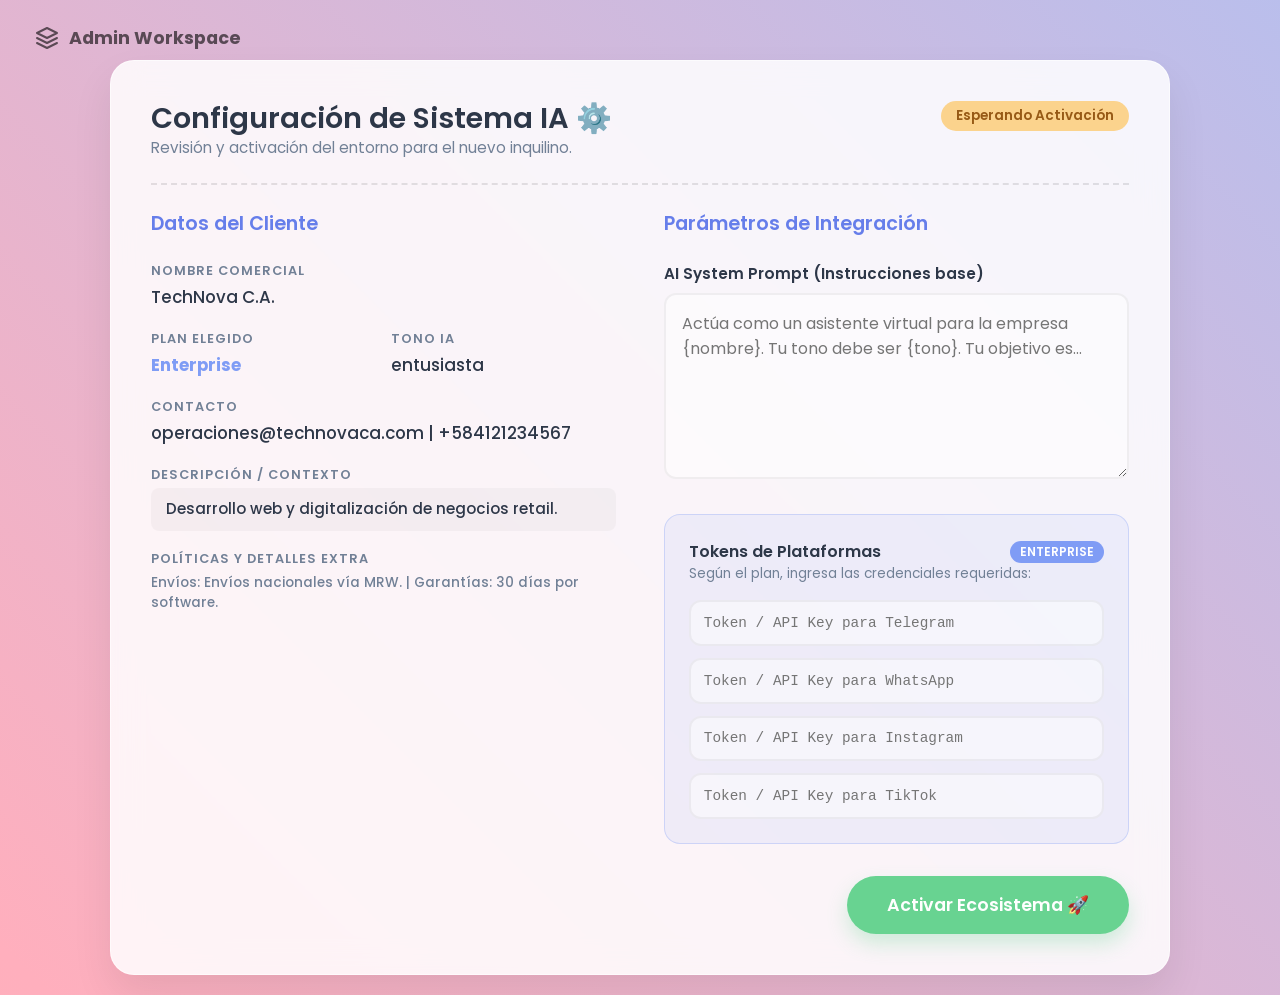
==== app/frontend/forms/admin/index.html @ ad3b30f6 "Feature: Creada página de Formulario para el admin" ====
<!DOCTYPE html>
<html lang="es">
<head>
    <meta charset="UTF-8">
    <meta name="viewport" content="width=device-width, initial-scale=1.0">
    <title>Admin - Activación de Inquilino</title>
    <link rel="preconnect" href="https://fonts.googleapis.com">
    <link rel="preconnect" href="https://fonts.gstatic.com" crossorigin>
    <link href="https://fonts.googleapis.com/css2?family=Poppins:wght@300;400;500;600;700&display=swap" rel="stylesheet">
    <link rel="stylesheet" href="admin-styles.css">
</head>
<body>
    <div class="agency-logo">
        <svg width="24" height="24" viewBox="0 0 24 24" fill="none" stroke="currentColor" stroke-width="2" stroke-linecap="round" stroke-linejoin="round">
            <polygon points="12 2 2 7 12 12 22 7 12 2"></polygon>
            <polyline points="2 17 12 22 22 17"></polyline>
            <polyline points="2 12 12 17 22 12"></polyline>
        </svg>
        <span>Admin Workspace</span>
    </div>

    <div class="admin-container">
        <div class="admin-card">
            
            <header class="admin-header">
                <div>
                    <h2>Configuración de Sistema IA ⚙️</h2>
                    <p>Revisión y activación del entorno para el nuevo inquilino.</p>
                </div>
                <div class="status-badge">Esperando Activación</div>
            </header>

            <div class="dashboard-grid">
                
                <!-- COLUMNA IZQUIERDA: Resumen de Solo Lectura (Datos del Cliente) -->
                <div class="tenant-data-section">
                    <h3>Datos del Cliente</h3>
                    
                    <div class="data-group">
                        <label>Nombre Comercial</label>
                        <div class="data-value" id="view_name">-</div>
                    </div>
                    
                    <div class="data-group-row">
                        <div class="data-group">
                            <label>Plan Elegido</label>
                            <div class="data-value highlight" id="view_plan">-</div>
                        </div>
                        <div class="data-group">
                            <label>Tono IA</label>
                            <div class="data-value" id="view_tone">-</div>
                        </div>
                    </div>

                    <div class="data-group">
                        <label>Contacto</label>
                        <div class="data-value" id="view_contact">-</div>
                    </div>

                    <div class="data-group">
                        <label>Descripción / Contexto</label>
                        <div class="data-value box" id="view_description">-</div>
                    </div>

                    <div class="data-group">
                        <label>Políticas y Detalles Extra</label>
                        <div class="data-value small-text" id="view_extra">-</div>
                    </div>
                </div>

                <!-- COLUMNA DERECHA: Formulario de Configuración del Admin -->
                <div class="admin-form-section">
                    <h3>Parámetros de Integración</h3>
                    
                    <form id="adminSetupForm">
                        
                        <!-- System Prompt -->
                        <div class="input-wrapper">
                            <label for="ai_system_prompt">AI System Prompt (Instrucciones base)</label>
                            <textarea id="ai_system_prompt" name="AI_System_Prompt" rows="6" required placeholder="Actúa como un asistente virtual para la empresa {nombre}. Tu tono debe ser {tono}. Tu objetivo es..."></textarea>
                        </div>

                        <!-- Contenedor Dinámico para los Tokens -->
                        <div class="tokens-section">
                            <label>Tokens de Plataformas <span class="badge-info" id="plan_badge"></span></label>
                            <p class="hint">Según el plan, ingresa las credenciales requeridas:</p>
                            
                            <div id="dynamicTokensContainer" class="dynamic-tokens-grid">
                                <!-- El JavaScript inyectará los inputs aquí -->
                            </div>
                        </div>

                        <div class="form-actions">
                            <button type="submit" id="activateBtn" class="activate-btn">
                                Activar Ecosistema 🚀
                            </button>
                        </div>
                    </form>
                </div>

            </div>
        </div>
    </div>

    <!-- Pantalla de Éxito Admin -->
    <div id="successScreen" class="success-screen">
        <div class="success-content">
            <span class="success-emoji">✅</span>
            <h1>Inquilino Activado</h1>
            <p>Las credenciales y el prompt se han guardado correctamente en la base de datos.</p>
            <button onclick="window.location.reload()" class="outline-btn">Volver al Panel</button>
        </div>
    </div>

    <script src="admin-script.js"></script>
</body>
</html>
---- app/frontend/forms/admin/admin-styles.css ----
/* ==========================================================
   VARIABLES DE TEMA PASTEL & SOFT UI
   ========================================================== */
:root {
    --pastel-pink: #ffc3a0;
    --pastel-peach: #ffafbd;
    --pastel-blue: #a1c4fd;
    --pastel-mint: #c2e9fb;
    --text-dark: #2d3748;
    --text-light: #718096;
    --primary-btn: #7f9cf5;
    --primary-btn-hover: #667eea;
    --success-color: #68d391;
    --card-bg: rgba(255, 255, 255, 0.85);
    --input-bg: rgba(255, 255, 255, 0.5);
}

* {
    box-sizing: border-box;
    margin: 0;
    padding: 0;
    font-family: 'Poppins', sans-serif;
}

body {
    background: linear-gradient(45deg, var(--pastel-pink), var(--pastel-peach), var(--pastel-blue), var(--pastel-mint));
    background-size: 400% 400%;
    animation: gradientBG 15s ease infinite;
    color: var(--text-dark);
    display: flex;
    justify-content: center;
    align-items: center;
    min-height: 100vh;
}

@keyframes gradientBG {
    0% { background-position: 0% 50%; }
    50% { background-position: 100% 50%; }
    100% { background-position: 0% 50%; }
}

.agency-logo {
    position: fixed;
    top: 25px;
    left: 35px;
    display: flex;
    align-items: center;
    gap: 10px;
    font-weight: 700;
    font-size: 1.1rem;
    color: rgba(0, 0, 0, 0.6);
    z-index: 100;
}

/* ==========================================================
   CONTENEDOR DASHBOARD ADMIN
   ========================================================== */
.admin-container {
    width: 100%;
    max-width: 1100px;
    padding: 20px;
    margin-top: 40px;
}

.admin-card {
    background: var(--card-bg);
    backdrop-filter: blur(15px);
    -webkit-backdrop-filter: blur(15px);
    border: 1px solid rgba(255, 255, 255, 0.6);
    border-radius: 24px;
    padding: 2.5rem;
    box-shadow: 0 20px 40px rgba(0, 0, 0, 0.08);
}

.admin-header {
    display: flex;
    justify-content: space-between;
    align-items: flex-start;
    border-bottom: 2px dashed rgba(0,0,0,0.1);
    padding-bottom: 1.5rem;
    margin-bottom: 1.5rem;
}

.admin-header h2 { font-size: 1.8rem; font-weight: 600; line-height: 1.2; }
.admin-header p { color: var(--text-light); font-size: 0.95rem; }

.status-badge {
    background: #fbd38d;
    color: #975a16;
    padding: 5px 15px;
    border-radius: 20px;
    font-size: 0.85rem;
    font-weight: 600;
}

/* ==========================================================
   GRID DE 2 COLUMNAS
   ========================================================== */
.dashboard-grid {
    display: grid;
    grid-template-columns: 1fr 1fr;
    gap: 3rem;
}

h3 {
    font-size: 1.2rem;
    color: var(--primary-btn-hover);
    margin-bottom: 1.5rem;
    font-weight: 600;
}

/* --- COLUMNA IZQUIERDA (SOLO LECTURA) --- */
.data-group { margin-bottom: 1.2rem; }
.data-group-row { display: grid; grid-template-columns: 1fr 1fr; gap: 15px; }

.data-group label {
    display: block;
    font-size: 0.8rem;
    text-transform: uppercase;
    letter-spacing: 1px;
    color: var(--text-light);
    margin-bottom: 0.3rem;
    font-weight: 600;
}

.data-value {
    font-size: 1.05rem;
    font-weight: 500;
    color: var(--text-dark);
}

.data-value.highlight {
    color: var(--primary-btn);
    font-weight: 700;
    text-transform: capitalize;
}

.data-value.box {
    background: rgba(0,0,0,0.03);
    padding: 10px 15px;
    border-radius: 8px;
    font-size: 0.95rem;
    line-height: 1.5;
}

.data-value.small-text {
    font-size: 0.85rem;
    color: var(--text-light);
}

/* --- COLUMNA DERECHA (FORMULARIO ADMIN) --- */
.input-wrapper { margin-bottom: 1.8rem; }
.input-wrapper label {
    display: block;
    font-size: 0.95rem;
    font-weight: 600;
    color: var(--text-dark);
    margin-bottom: 0.5rem;
}

textarea, input[type="text"] {
    width: 100%;
    background: var(--input-bg);
    border: 2px solid rgba(0, 0, 0, 0.05);
    border-radius: 12px;
    padding: 1rem;
    font-size: 1rem;
    color: var(--text-dark);
    outline: none;
    transition: all 0.3s ease;
    resize: vertical;
}

textarea:focus, input[type="text"]:focus {
    border-color: var(--primary-btn);
    background: #fff;
}

/* Sección de Tokens Dinámicos */
.tokens-section {
    background: rgba(127, 156, 245, 0.1);
    padding: 1.5rem;
    border-radius: 16px;
    border: 1px solid rgba(127, 156, 245, 0.3);
    margin-bottom: 2rem;
}

.tokens-section label { font-weight: 600; display: flex; align-items: center; justify-content: space-between;}
.badge-info { background: var(--primary-btn); color: white; padding: 2px 10px; border-radius: 12px; font-size: 0.75rem; text-transform: uppercase;}
.hint { font-size: 0.85rem; color: var(--text-light); margin-bottom: 1rem; }

.dynamic-tokens-grid {
    display: flex;
    flex-direction: column;
    gap: 12px;
}

.token-input-group input {
    padding: 0.8rem;
    font-family: monospace; /* Fuente de código para los tokens */
    font-size: 0.9rem;
}

/* Botón de envío */
.form-actions { display: flex; justify-content: flex-end; }
.activate-btn {
    background-color: var(--success-color);
    color: white;
    padding: 1rem 2.5rem;
    border: none;
    border-radius: 30px;
    font-size: 1.1rem;
    font-weight: 600;
    cursor: pointer;
    transition: all 0.3s ease;
    box-shadow: 0 10px 20px rgba(104, 211, 145, 0.3);
}
.activate-btn:hover { transform: translateY(-2px); box-shadow: 0 12px 25px rgba(104, 211, 145, 0.4); }

/* ==========================================================
   PANTALLA FINAL (ÉXITO)
   ========================================================== */
.success-screen { position: fixed; inset: 0; display: none; flex-direction: column; justify-content: center; align-items: center; text-align: center; z-index: 200; background: rgba(0,0,0,0.4); backdrop-filter: blur(5px);}
.success-screen.active { display: flex; }
.success-content { background: var(--card-bg); padding: 3rem; border-radius: 24px; max-width: 450px; animation: popIn 0.5s ease forwards; }
.success-emoji { font-size: 4rem; display: block; margin-bottom: 1rem; }
.outline-btn { margin-top: 1.5rem; background: transparent; border: 2px solid var(--primary-btn); color: var(--primary-btn); padding: 0.5rem 1.5rem; border-radius: 20px; font-weight: 600; cursor: pointer;}

@keyframes popIn { 0% { transform: scale(0.9); opacity: 0; } 100% { transform: scale(1); opacity: 1; } }

/* ==========================================================
   RESPONSIVE
   ========================================================== */
@media (max-width: 900px) {
    .dashboard-grid { grid-template-columns: 1fr; gap: 2rem; }
    .admin-card { padding: 1.5rem; }
    .tenant-data-section { padding-bottom: 1.5rem; border-bottom: 2px dashed rgba(0,0,0,0.1); }
}
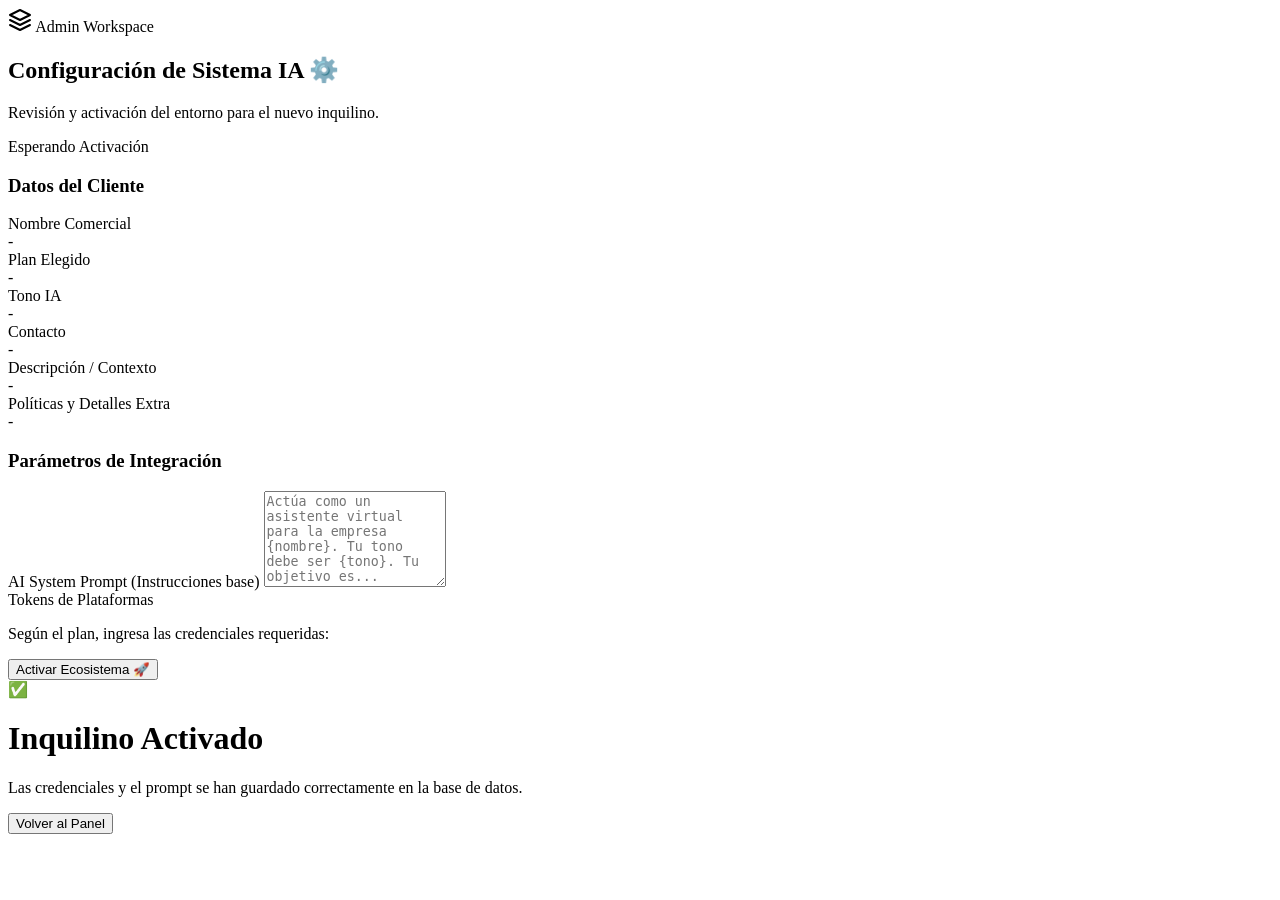
==== commit a9fb66e7: "Feature: Completada Lógica Básica de Registro de Inquilinos" ====
--- a/app/frontend/forms/admin/index.html
+++ b/app/frontend/forms/admin/index.html
@@ -1,117 +1,143 @@
-<!DOCTYPE html>
+<!doctype html>
 <html lang="es">
-<head>
-    <meta charset="UTF-8">
-    <meta name="viewport" content="width=device-width, initial-scale=1.0">
+  <head>
+    <meta charset="UTF-8" />
+    <meta name="viewport" content="width=device-width, initial-scale=1.0" />
     <title>Admin - Activación de Inquilino</title>
-    <link rel="preconnect" href="https://fonts.googleapis.com">
-    <link rel="preconnect" href="https://fonts.gstatic.com" crossorigin>
-    <link href="https://fonts.googleapis.com/css2?family=Poppins:wght@300;400;500;600;700&display=swap" rel="stylesheet">
-    <link rel="stylesheet" href="admin-styles.css">
-</head>
-<body>
+    <link rel="preconnect" href="https://fonts.googleapis.com" />
+    <link rel="preconnect" href="https://fonts.gstatic.com" crossorigin />
+    <link
+      href="https://fonts.googleapis.com/css2?family=Poppins:wght@300;400;500;600;700&display=swap"
+      rel="stylesheet"
+    />
+    <link rel="stylesheet" href="/static/forms/admin/admin-styles.css" />
+  </head>
+  <body>
     <div class="agency-logo">
-        <svg width="24" height="24" viewBox="0 0 24 24" fill="none" stroke="currentColor" stroke-width="2" stroke-linecap="round" stroke-linejoin="round">
-            <polygon points="12 2 2 7 12 12 22 7 12 2"></polygon>
-            <polyline points="2 17 12 22 22 17"></polyline>
-            <polyline points="2 12 12 17 22 12"></polyline>
-        </svg>
-        <span>Admin Workspace</span>
+      <svg
+        width="24"
+        height="24"
+        viewBox="0 0 24 24"
+        fill="none"
+        stroke="currentColor"
+        stroke-width="2"
+        stroke-linecap="round"
+        stroke-linejoin="round"
+      >
+        <polygon points="12 2 2 7 12 12 22 7 12 2"></polygon>
+        <polyline points="2 17 12 22 22 17"></polyline>
+        <polyline points="2 12 12 17 22 12"></polyline>
+      </svg>
+      <span>Admin Workspace</span>
     </div>
 
     <div class="admin-container">
-        <div class="admin-card">
-            
-            <header class="admin-header">
-                <div>
-                    <h2>Configuración de Sistema IA ⚙️</h2>
-                    <p>Revisión y activación del entorno para el nuevo inquilino.</p>
+      <div class="admin-card">
+        <header class="admin-header">
+          <div>
+            <h2>Configuración de Sistema IA ⚙️</h2>
+            <p>Revisión y activación del entorno para el nuevo inquilino.</p>
+          </div>
+          <div class="status-badge">Esperando Activación</div>
+        </header>
+
+        <div class="dashboard-grid">
+          <!-- COLUMNA IZQUIERDA: Resumen de Solo Lectura (Datos del Cliente) -->
+          <div class="tenant-data-section">
+            <h3>Datos del Cliente</h3>
+
+            <div class="data-group">
+              <label>Nombre Comercial</label>
+              <div class="data-value" id="view_name">-</div>
+            </div>
+
+            <div class="data-group-row">
+              <div class="data-group">
+                <label>Plan Elegido</label>
+                <div class="data-value highlight" id="view_plan">-</div>
+              </div>
+              <div class="data-group">
+                <label>Tono IA</label>
+                <div class="data-value" id="view_tone">-</div>
+              </div>
+            </div>
+
+            <div class="data-group">
+              <label>Contacto</label>
+              <div class="data-value" id="view_contact">-</div>
+            </div>
+
+            <div class="data-group">
+              <label>Descripción / Contexto</label>
+              <div class="data-value box" id="view_description">-</div>
+            </div>
+
+            <div class="data-group">
+              <label>Políticas y Detalles Extra</label>
+              <div class="data-value small-text" id="view_extra">-</div>
+            </div>
+          </div>
+
+          <!-- COLUMNA DERECHA: Formulario de Configuración del Admin -->
+          <div class="admin-form-section">
+            <h3>Parámetros de Integración</h3>
+
+            <form id="adminSetupForm">
+              <!-- System Prompt -->
+              <div class="input-wrapper">
+                <label for="ai_system_prompt"
+                  >AI System Prompt (Instrucciones base)</label
+                >
+                <textarea
+                  id="ai_system_prompt"
+                  name="AI_System_Prompt"
+                  rows="6"
+                  required
+                  placeholder="Actúa como un asistente virtual para la empresa {nombre}. Tu tono debe ser {tono}. Tu objetivo es..."
+                ></textarea>
+              </div>
+
+              <!-- Contenedor Dinámico para los Tokens -->
+              <div class="tokens-section">
+                <label
+                  >Tokens de Plataformas
+                  <span class="badge-info" id="plan_badge"></span
+                ></label>
+                <p class="hint">
+                  Según el plan, ingresa las credenciales requeridas:
+                </p>
+
+                <div id="dynamicTokensContainer" class="dynamic-tokens-grid">
+                  <!-- El JavaScript inyectará los inputs aquí -->
                 </div>
-                <div class="status-badge">Esperando Activación</div>
-            </header>
+              </div>
 
-            <div class="dashboard-grid">
-                
-                <!-- COLUMNA IZQUIERDA: Resumen de Solo Lectura (Datos del Cliente) -->
-                <div class="tenant-data-section">
-                    <h3>Datos del Cliente</h3>
-                    
-                    <div class="data-group">
-                        <label>Nombre Comercial</label>
-                        <div class="data-value" id="view_name">-</div>
-                    </div>
-                    
-                    <div class="data-group-row">
-                        <div class="data-group">
-                            <label>Plan Elegido</label>
-                            <div class="data-value highlight" id="view_plan">-</div>
-                        </div>
-                        <div class="data-group">
-                            <label>Tono IA</label>
-                            <div class="data-value" id="view_tone">-</div>
-                        </div>
-                    </div>
-
-                    <div class="data-group">
-                        <label>Contacto</label>
-                        <div class="data-value" id="view_contact">-</div>
-                    </div>
-
-                    <div class="data-group">
-                        <label>Descripción / Contexto</label>
-                        <div class="data-value box" id="view_description">-</div>
-                    </div>
-
-                    <div class="data-group">
-                        <label>Políticas y Detalles Extra</label>
-                        <div class="data-value small-text" id="view_extra">-</div>
-                    </div>
-                </div>
-
-                <!-- COLUMNA DERECHA: Formulario de Configuración del Admin -->
-                <div class="admin-form-section">
-                    <h3>Parámetros de Integración</h3>
-                    
-                    <form id="adminSetupForm">
-                        
-                        <!-- System Prompt -->
-                        <div class="input-wrapper">
-                            <label for="ai_system_prompt">AI System Prompt (Instrucciones base)</label>
-                            <textarea id="ai_system_prompt" name="AI_System_Prompt" rows="6" required placeholder="Actúa como un asistente virtual para la empresa {nombre}. Tu tono debe ser {tono}. Tu objetivo es..."></textarea>
-                        </div>
-
-                        <!-- Contenedor Dinámico para los Tokens -->
-                        <div class="tokens-section">
-                            <label>Tokens de Plataformas <span class="badge-info" id="plan_badge"></span></label>
-                            <p class="hint">Según el plan, ingresa las credenciales requeridas:</p>
-                            
-                            <div id="dynamicTokensContainer" class="dynamic-tokens-grid">
-                                <!-- El JavaScript inyectará los inputs aquí -->
-                            </div>
-                        </div>
-
-                        <div class="form-actions">
-                            <button type="submit" id="activateBtn" class="activate-btn">
-                                Activar Ecosistema 🚀
-                            </button>
-                        </div>
-                    </form>
-                </div>
-
-            </div>
+              <div class="form-actions">
+                <button type="submit" id="activateBtn" class="activate-btn">
+                  Activar Ecosistema 🚀
+                </button>
+              </div>
+            </form>
+          </div>
         </div>
+      </div>
     </div>
 
     <!-- Pantalla de Éxito Admin -->
     <div id="successScreen" class="success-screen">
-        <div class="success-content">
-            <span class="success-emoji">✅</span>
-            <h1>Inquilino Activado</h1>
-            <p>Las credenciales y el prompt se han guardado correctamente en la base de datos.</p>
-            <button onclick="window.location.reload()" class="outline-btn">Volver al Panel</button>
-        </div>
+      <div class="success-content">
+        <span class="success-emoji">✅</span>
+        <h1>Inquilino Activado</h1>
+        <p>
+          Las credenciales y el prompt se han guardado correctamente en la base
+          de datos.
+        </p>
+        <button onclick="window.location.reload()" class="outline-btn">
+          Volver al Panel
+        </button>
+      </div>
     </div>
 
-    <script src="admin-script.js"></script>
-</body>
+    <script src="/static/forms/admin/admin-script.js"></script>
+  </body>
 </html>
